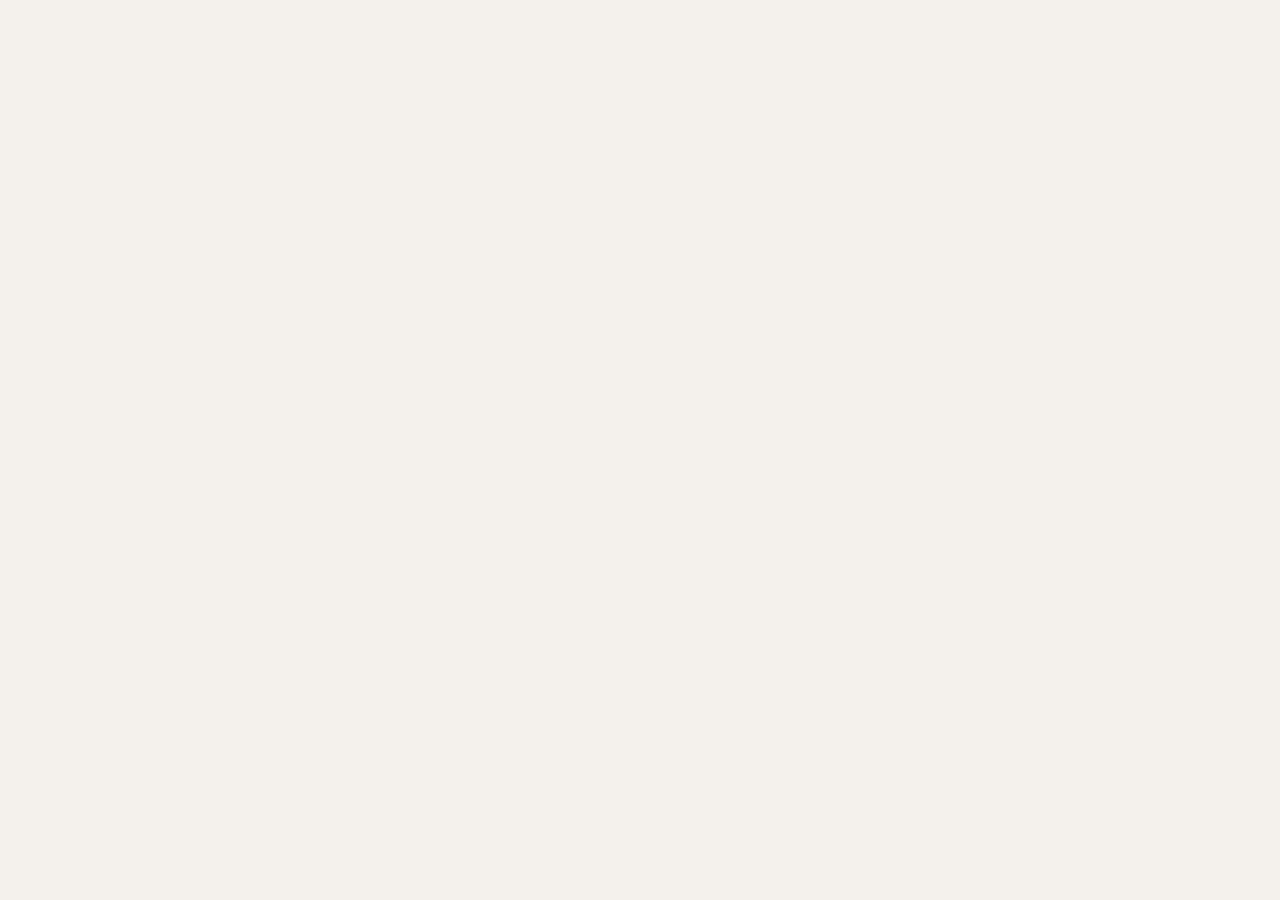
==== index.html @ 5502aecd "Standardise splash screen font sizes" ====
<!DOCTYPE html>
<html lang="en">
<head>
<meta charset="UTF-8"/>
<meta name="viewport" content="width=device-width, initial-scale=1.0"/>
<title>Skinnervation — Index of Cutaneous Innervation</title>
<link rel="stylesheet" href="css/skin.css"/>
<style>
  #app { display: flex; flex-direction: column; flex: 1; }

  /* ── Hero image ── */
  .hero-img-wrap {
    display: flex; justify-content: center;
    padding: 48px 24px 12px;
    background: var(--bg);
  }
  .hero-logo {
    width: 100%;
    max-width: 560px;
    height: auto;
    display: block;
  }

  /* ── About strip ── */
  .intro-wrap {
    padding: 4px 24px 40px;
    display: flex; flex-direction: column; align-items: center;
    text-align: center; gap: 18px;
    background: var(--bg);
    max-width: 640px; margin: 0 auto; width: 100%;
  }
  .intro-text {
    font-size: .82rem; color: #5a5040; line-height: 1.85; margin: 0;
  }
  .intro-choose {
    font-family: 'Libre Baskerville', serif;
    font-size: .88rem; font-style: italic; color: var(--muted);
    margin: 0;
  }
  .intro-choices {
    display: flex; align-items: flex-start; gap: 20px;
    flex-wrap: wrap; justify-content: center; width: 100%;
  }
  .choice-card {
    background: var(--panel); border: 1.5px solid var(--border);
    border-radius: 4px; padding: 20px 24px;
    display: flex; flex-direction: column; gap: 10px;
    flex: 1; min-width: 200px; max-width: 260px; text-align: left;
  }
  .choice-title {
    font-family: 'Libre Baskerville', serif;
    font-size: .82rem; font-weight: 700; color: var(--text);
  }
  .choice-desc {
    font-size: .77rem; color: #5a5040; line-height: 1.7; margin: 0; flex: 1;
  }
  .view-btns {
    display: flex; gap: 10px; margin-top: 6px; justify-content: center;
  }
  .view-btn {
    display: flex; flex-direction: column; align-items: center; justify-content: space-between;
    gap: 8px; padding: 14px 10px 12px;
    width: 100px; min-height: 100px;
    background: var(--bg); border: 1.5px solid var(--border); border-radius: 4px;
    text-decoration: none; color: var(--text);
    transition: border-color .15s, background .15s;
  }
  .view-btn:hover { border-color: var(--accent); background: var(--hover); }
  .view-btn svg { width: auto; height: 56px; }
  .view-btn span {
    font-family: 'Libre Baskerville', serif; font-size: .63rem;
    color: var(--text); text-align: center; line-height: 1.3;
    font-variant: small-caps; letter-spacing: .04em;
  }
  .choice-right {
    display: flex; align-items: center; gap: 20px;
  }
  .choice-divider {
    font-family: 'Libre Baskerville', serif;
    font-size: .88rem; font-style: italic; color: var(--muted);
    flex-shrink: 0;
  }
  .intro-credits {
    font-size: .63rem; color: var(--muted); margin: 0;
  }

  footer a { color: var(--muted); text-decoration: underline; }

  @media (max-width: 600px) {
      .features { margin: 32px auto; }
  }

  @media (max-width: 540px) {
    .intro-choices {
      flex-direction: column;
      align-items: center;
    }
    .choice-right {
      flex-direction: column;
      align-items: center;
    }
    .choice-card {
      max-width: 100%;
      width: 100%;
    }
  }

  /* ── Mobile warning splash ── */
  #mobile-splash {
    display: none;
    position: fixed; inset: 0; z-index: 9999;
    background: rgba(42, 35, 24, 0.45);
    align-items: center; justify-content: center;
    padding: 24px;
  }
  #mobile-splash.visible { display: flex; }
  .mobile-splash-card {
    background: #faf3dc; border: 1.5px solid #e0c96a;
    border-radius: 4px; padding: 22px 20px 18px;
    max-width: 340px; width: 100%;
    display: flex; flex-direction: column; gap: 14px;
  }
  .mobile-splash-top {
    display: flex; align-items: flex-start; gap: 10px;
  }
  .mobile-splash-icon {
    flex-shrink: 0; width: 24px; height: 24px; margin-top: 1px;
  }
  .mobile-splash-text { display: flex; flex-direction: column; gap: 5px; }
  .mobile-splash-text h4 {
    font-family: 'Libre Baskerville', serif;
    font-size: .95rem; font-weight: 700; color: #5a4700; margin: 0;
  }
  .mobile-splash-text p {
    font-size: .85rem; color: #6b5800; line-height: 1.65;
    margin: 0; text-align: left;
  }
  .mobile-splash-ok {
    align-self: flex-end;
    padding: 5px 20px; border-radius: 3px;
    background: #c8a000; border: none; color: #fff;
    font-family: 'Libre Baskerville', serif; font-size: .85rem;
    cursor: pointer; transition: background .13s;
  }
  .mobile-splash-ok:hover { background: #a88600; }

  .donate-nudge {
    display: flex; flex-direction: column; align-items: center; gap: 12px;
    margin-top: 20px;
  }
  .donate-nudge p {
    font-size: .77rem; color: var(--muted); text-align: center; line-height: 1.7; margin: 0;
  }
  .donate-btn { font-size: .68rem; }

  <!-- Favicons -->
  <link rel="icon" href="favicon.ico" sizes="any"/>
  <link rel="icon" type="image/png" sizes="16x16"  href="assets/favicon-16x16.png"/>
  <link rel="icon" type="image/png" sizes="32x32"  href="assets/favicon-32x32.png"/>
  <link rel="icon" type="image/png" sizes="96x96"  href="assets/favicon-96x96.png"/>
  <link rel="apple-touch-icon" sizes="180x180"     href="assets/apple-touch-icon.png"/>
  <link rel="manifest"                              href="site.webmanifest"/>
  <meta name="msapplication-config"               content="browserconfig.xml"/>
  <meta name="theme-color"                        content="#f4f1ec"/>
</head>
<body>
<div id="app">

  <div class="hero-img-wrap">
    <picture>
      <source srcset="assets/skinnervation-logo-hero.webp" type="image/webp"/>
      <img src="assets/skinnervation-logo-hero.png"
           alt="Skinnervation — Index of Cutaneous Innervation"
           class="hero-logo"/>
    </picture>
  </div>

  <div class="intro-wrap">
    <p class="intro-text">
      Skinnervation is a free, open-access reference for the cutaneous innervation
      of the human body. Trace any cutaneous nerve from spinal root to skin,
      explore innervation territories, and search across all regions.
    </p>

    <p class="intro-choose">Choose how to get started:</p>

    <div class="intro-choices">

      <div class="choice-card">
        <div class="choice-title">Nerve index</div>
        <p class="choice-desc">Browse or search the full nerve overview directly.</p>
        <div class="view-btns">
          <a class="view-btn" href="app.html">
            <svg viewBox="0 0 48 48" fill="none" xmlns="http://www.w3.org/2000/svg">
            <!-- Root node -->
            <circle cx="8" cy="24" r="4" fill="#8b1a1a"/>
            <!-- Mid nodes -->
            <circle cx="24" cy="12" r="3.5" fill="#1a6b5a"/>
            <circle cx="24" cy="36" r="3.5" fill="#1a6b5a"/>
            <!-- Terminal nodes -->
            <circle cx="40" cy="8" r="3" fill="#7a4a00"/>
            <circle cx="40" cy="20" r="3" fill="#7a4a00"/>
            <circle cx="40" cy="32" r="3" fill="#7a4a00"/>
            <circle cx="40" cy="42" r="3" fill="#7a4a00"/>
            <!-- Edges -->
            <path d="M12 22 C16 18 18 14 20.5 13" stroke="#c8bfb0" stroke-width="1.5"/>
            <path d="M12 26 C16 30 18 34 20.5 35" stroke="#c8bfb0" stroke-width="1.5"/>
            <path d="M27.5 10.5 C31 9 34 8.5 37 8" stroke="#c8bfb0" stroke-width="1.5"/>
            <path d="M27.5 13 C31 16 34 18 37 19" stroke="#c8bfb0" stroke-width="1.5"/>
            <path d="M27.5 35 C31 33 34 32 37 32" stroke="#c8bfb0" stroke-width="1.5"/>
            <path d="M27.5 37.5 C31 39 34 41 37 42" stroke="#c8bfb0" stroke-width="1.5"/>
          </svg>
            <span>Pathway<br/>view</span>
          </a>
          <a class="view-btn" href="app.html?view=anatomic">
            <svg xmlns="http://www.w3.org/2000/svg" viewBox="0 0 302.805 302.805" role="img" aria-label="Anatomic view">
  <g fill="#5a3a1a" opacity="0.55">
    <path d="M252.719,58.932l-38.85-7.402h0.001c-9.817-1.871-16.943-10.482-16.943-20.477V14.997c0-8.27-6.728-14.997-14.996-14.997h-61.057c-8.269,0-14.996,6.728-14.996,14.997v16.056c0,9.994-7.125,18.605-16.941,20.477l-38.852,7.402C25.829,63.555,8.95,85.607,10.823,110.229l13.596,178.718c0.593,7.771,7.161,13.857,14.954,13.857h224.059c7.795,0,14.362-6.088,14.953-13.858l13.597-178.717C293.854,85.607,276.976,63.555,252.719,58.932z M277.024,109.091l-13.593,178.714l-32.772,0l-7.243-34.654l25.274-110.566c0.923-4.037-1.603-8.06-5.641-8.982c-4.038-0.926-8.06,1.603-8.982,5.641l-25.64,112.165c-0.241,1.054-0.251,2.147-0.03,3.205l6.937,33.192l-127.866,0.002l6.937-33.194c0.221-1.058,0.211-2.151-0.03-3.205l-25.64-112.165c-0.923-4.038-4.941-6.565-8.982-5.641c-4.038,0.923-6.563,4.945-5.641,8.982l25.274,110.566l-7.243,34.656l-32.768,0L25.78,109.091c-1.294-17.003,10.362-32.231,27.112-35.425l38.852-7.402c16.881-3.218,29.134-18.026,29.134-35.211L120.874,15l61.053-0.003v16.056c0,17.186,12.253,31.993,29.135,35.211l38.85,7.402C266.662,76.859,278.318,92.088,277.024,109.091z"/>
    <path d="M151.402,89.462c-3.313,0-6,2.687-6,6v129.945c0,3.313,2.687,6,6,6s6-2.687,6-6V95.462C157.402,92.148,154.716,89.462,151.402,89.462z"/>
  </g>
</svg>
            <span>Anatomic<br/>view</span>
          </a>
        </div>
      </div>

      <div class="choice-right">
        <div class="choice-divider">or</div>
        <div class="choice-card">
          <div class="choice-title">Guide</div>
          <p class="choice-desc">Learn how to navigate and interpret the nerve index.</p>
          <div class="view-btns" style="justify-content:center;">
            <a class="view-btn" href="guide.html">
              <svg xmlns="http://www.w3.org/2000/svg" viewBox="0 0 64 64" role="img" aria-label="Guide">
  <g fill="#5a3a1a">
    <path d="M24.008,32.038L9.541,27.904c-0.527-0.146-1.084,0.155-1.236,0.688c-0.151,0.53,0.156,1.084,0.688,1.236l14.467,4.134C23.551,33.987,23.643,34,23.734,34c0.435,0,0.835-0.286,0.961-0.726C24.847,32.744,24.539,32.19,24.008,32.038z"/>
    <path d="M24.008,39.038L9.541,34.905c-0.527-0.146-1.084,0.155-1.236,0.688c-0.151,0.531,0.156,1.084,0.688,1.236l14.467,4.133C23.551,40.987,23.643,41,23.734,41c0.435,0,0.835-0.286,0.961-0.726C24.847,39.743,24.539,39.19,24.008,39.038z"/>
    <path d="M24.008,25.038L9.541,20.904c-0.527-0.146-1.084,0.155-1.236,0.688c-0.151,0.53,0.156,1.084,0.688,1.236l14.467,4.134C23.551,26.987,23.643,27,23.734,27c0.435,0,0.835-0.286,0.961-0.726C24.847,25.744,24.539,25.19,24.008,25.038z"/>
    <path d="M24.008,18.038L9.541,13.904c-0.527-0.146-1.084,0.155-1.236,0.688c-0.151,0.53,0.156,1.084,0.688,1.236l14.467,4.134C23.551,19.987,23.643,20,23.734,20c0.435,0,0.835-0.286,0.961-0.726C24.847,18.744,24.539,18.19,24.008,18.038z"/>
    <path d="M39.963,33.962c0.092,0,0.184-0.013,0.275-0.038l14.467-4.134c0.531-0.152,0.839-0.706,0.688-1.236c-0.152-0.532-0.708-0.832-1.236-0.688L39.689,32c-0.531,0.152-0.839,0.706-0.688,1.236C39.128,33.676,39.528,33.962,39.963,33.962z"/>
    <path d="M54.459,34.905l-14.467,4.133c-0.531,0.152-0.839,0.705-0.688,1.236C39.431,40.714,39.831,41,40.266,41c0.092,0,0.184-0.013,0.275-0.038l14.467-4.133c0.531-0.152,0.839-0.705,0.688-1.236C55.543,35.061,54.987,34.761,54.459,34.905z"/>
    <path d="M54.459,20.904l-14.467,4.134c-0.531,0.152-0.839,0.706-0.688,1.236C39.431,26.714,39.831,27,40.266,27c0.092,0,0.184-0.013,0.275-0.038l14.467-4.134c0.531-0.152,0.839-0.706,0.688-1.236C55.543,21.06,54.987,20.758,54.459,20.904z"/>
    <path d="M54.459,13.904l-14.467,4.134c-0.531,0.152-0.839,0.706-0.688,1.236C39.431,19.714,39.831,20,40.266,20c0.092,0,0.184-0.013,0.275-0.038l14.467-4.134c0.531-0.152,0.839-0.706,0.688-1.236C55.543,14.06,54.987,13.76,54.459,13.904z"/>
    <path d="M63.219,0.414c-0.354-0.271-0.784-0.413-1.221-0.413c-0.172,0-0.345,0.022-0.514,0.066L32,7.93L2.516,0.067c-0.17-0.045-0.343-0.066-0.515-0.066c-0.437,0-0.866,0.142-1.22,0.413C0.289,0.793,0,1.379,0,2v49.999c0,0.906,0.609,1.699,1.484,1.933l25.873,6.899C28.089,62.685,29.887,64,32,64s3.911-1.315,4.643-3.169l25.873-6.899C63.391,53.698,64,52.905,64,51.999V2C64,1.379,63.711,0.793,63.219,0.414z M32,54c0.173,0,0.347-0.022,0.516-0.067L62,46.07v1.954l-30,7.941L2,48.024V46.07l29.484,7.862C31.653,53.978,31.827,54,32,54z M1.998,2.001c0,0,0.001,0,0.003,0V2L31,9.733v42L2,44L1.998,2.001z M34.979,59.205c-0.079,1.143-0.785,2.111-1.788,2.546l-0.676,0.181c-0.169,0.045-0.343,0.067-0.516,0.067s-0.347-0.022-0.516-0.067l-0.676-0.181c-1.003-0.435-1.709-1.403-1.788-2.546L2,51.999v-1.906l29.744,7.874C31.828,57.989,31.914,58,32,58s0.172-0.011,0.256-0.033L62,50.093v1.906L34.979,59.205z M33,51.733v-42L62,2v42L33,51.733z"/>
  </g>
</svg>
              <span>Read the<br/>guide</span>
            </a>
          </div>
        </div>
      </div>

    </div>

    <div class="donate-nudge">
      <p>Skinnervation is free and open-access.<br/>If you find it useful, consider supporting the project.</p>
      <a class="skin-btn-ghost donate-btn"
         href="https://buymeacoffee.com/skinnervation" target="_blank" rel="noopener">
        &#9749;&nbsp;Buy us a coffee
      </a>
    </div>

  </div>

  </div>



  

</div>
<div id="mobile-splash">
  <div class="mobile-splash-card">
    <div class="mobile-splash-top">
      <svg class="mobile-splash-icon" viewBox="0 0 24 24" fill="none"
           stroke="#c8a000" stroke-width="2" stroke-linecap="round" stroke-linejoin="round">
        <path d="M10.29 3.86L1.82 18a2 2 0 0 0 1.71 3h16.94a2 2 0 0 0 1.71-3L13.71 3.86a2 2 0 0 0-3.42 0z"/>
        <line x1="12" y1="9" x2="12" y2="13"/>
        <line x1="12" y1="17" x2="12.01" y2="17"/>
      </svg>
      <div class="mobile-splash-text">
        <h4>Welcome to Skinnervation</h4>
        <p>It looks like you are visiting from a device with a small screen.</p>
        <p>While Skinnervation can be used on a mobile device, a tablet or desktop will give you a better experience navigating the nerve index.</p>
      </div>
    </div>
    <button class="mobile-splash-ok" onclick="sessionStorage.setItem('splashSeen','1');document.getElementById('mobile-splash').classList.remove('visible')">Ok</button>
  </div>
</div>
<script>
  if(window.innerWidth <= 640 && !sessionStorage.getItem('splashSeen')){
    document.getElementById('mobile-splash').classList.add('visible');
  }
</script>
<script src="js/nav.js"></script>
<script src="js/footer.js"></script>
</body>
</html>
---- css/skin.css ----
@import url('https://fonts.googleapis.com/css2?family=Source+Code+Pro:wght@400;500&family=Libre+Baskerville:ital,wght@0,400;0,700;1,400&display=swap');

*, *::before, *::after { box-sizing: border-box; margin: 0; padding: 0; }

:root {
  --bg:     #f4f1ec;
  --panel:  #eae6de;
  --border: #c8bfb0;
  --text:   #2a2318;
  --muted:  #7a6f62;
  --hover:  #ddd7cd;
  --accent: #5a3a1a;
}

html { height: 100%; scrollbar-gutter: stable; }
body {
  min-height: 100vh;
  display: flex; flex-direction: column;
  background: var(--bg); color: var(--text);
  font-family: 'Source Code Pro', monospace;
}

/* ── Shared nav ── */
#skin-nav {
  flex-shrink: 0;
  background: var(--panel);
  border-bottom: 1.5px solid var(--border);
  height: 44px;
  display: flex;
  align-items: stretch;
}
#skin-nav-inner {
  display: flex;
  align-items: stretch;
  gap: 0;
  width: 100%;
  max-width: 720px;
  margin: 0 auto;
  padding: 0 24px;
}
#skin-nav .nav-brand {
  display: flex; align-items: center;
  padding-right: 22px; border-right: 1px solid var(--border);
  margin-right: 14px; text-decoration: none;
  flex-shrink: 0;
}
#skin-nav .nav-brand svg {
  height: 30px; width: auto; display: block;
}
#skin-nav a.nav-link {
  display: flex; align-items: center;
  padding: 0 13px;
  font-family: 'Libre Baskerville', serif;
  font-size: .70rem; color: var(--muted);
  text-decoration: none; border-bottom: 2px solid transparent;
  transition: color .13s, border-color .13s;
}
#skin-nav a.nav-link:hover { color: var(--text); }
#skin-nav a.nav-link.active {
  color: var(--text); border-bottom-color: var(--accent);
}

/* ── Shared card ── */
.skin-card {
  background: var(--panel); border: 1.5px solid var(--border);
  border-radius: 4px; padding: 36px 40px 30px;
}

/* ── Shared prose ── */
.skin-prose p {
  font-size: .80rem; color: #5a5040; line-height: 1.75; margin: 0 0 10px;
}
.skin-prose h3 {
  font-family: 'Libre Baskerville', serif;
  font-size: .88rem; font-weight: 700; color: var(--text);
  margin: 22px 0 8px;
}
.skin-prose hr {
  border: none; border-top: 1px solid #ddd8ce; margin: 22px 0;
}

/* ── Shared button styles ── */
.skin-btn {
  display: inline-flex; align-items: center; gap: 6px;
  padding: 7px 18px;
  background: var(--accent); color: #fff;
  border: 1px solid var(--accent); border-radius: 3px;
  font-family: 'Libre Baskerville', serif; font-size: .70rem;
  text-decoration: none; cursor: pointer;
  transition: background .13s, border-color .13s;
}
.skin-btn:hover { background: #7a5030; border-color: #7a5030; }
.skin-btn-ghost {
  display: inline-flex; align-items: center; gap: 6px;
  padding: 6px 14px; background: #fff; color: #5a5040;
  border: 1px solid var(--border); border-radius: 3px;
  font-family: 'Libre Baskerville', serif; font-size: .68rem;
  text-decoration: none; cursor: pointer;
  transition: border-color .13s, color .13s;
}
.skin-btn-ghost:hover { border-color: #9a9080; color: var(--text); }

/* ── Credits block ── */
.skin-credits {
  border-top: 1px solid #ddd8ce;
  padding-top: 14px; margin-top: 22px;
}
.skin-credits p {
  margin: 0; font-size: .66rem; color: #5a5040; line-height: 1.75;
}
.skin-credits a { color: var(--accent); text-decoration: underline; }
.skin-credits a:hover { color: #7a5030; }

/* ── Shared footer ── */
#skin-footer {
  flex-shrink: 0;
  border-top: 1px solid var(--border);
  padding: 8px 18px;
  display: flex; justify-content: space-between; align-items: center;
  flex-wrap: wrap; gap: 6px;
  font-size: .60rem; color: var(--muted);
  background: var(--panel);
}
#skin-footer a { color: var(--muted); text-decoration: underline; }
#skin-footer a:hover { color: var(--text); }
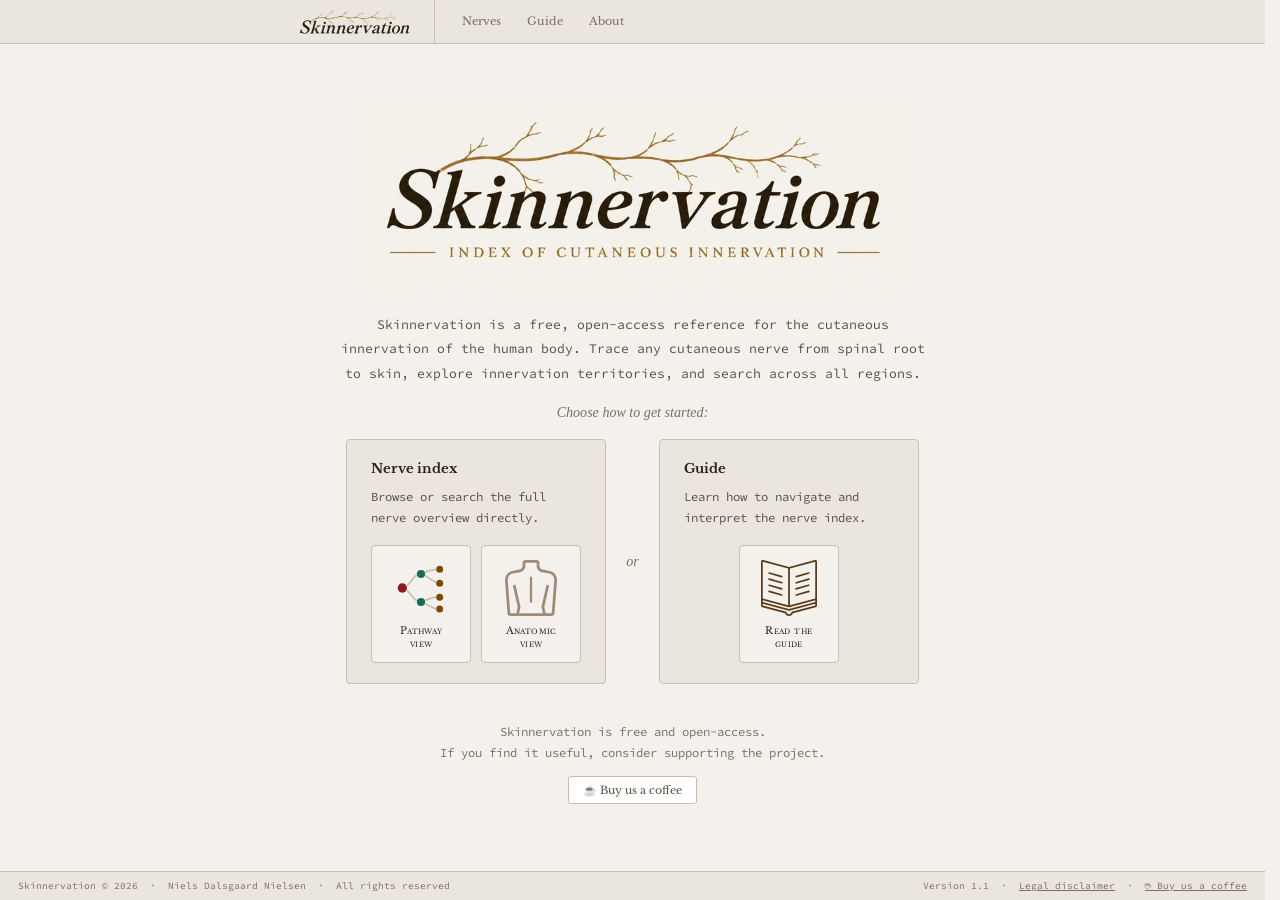
==== commit a9e35932: "Restore missing </style> tag, fix splash font sizes" ====
--- a/index.html
+++ b/index.html
@@ -162,6 +162,7 @@
   <link rel="manifest"                              href="site.webmanifest"/>
   <meta name="msapplication-config"               content="browserconfig.xml"/>
   <meta name="theme-color"                        content="#f4f1ec"/>
+</style>
 </head>
 <body>
 <div id="app">
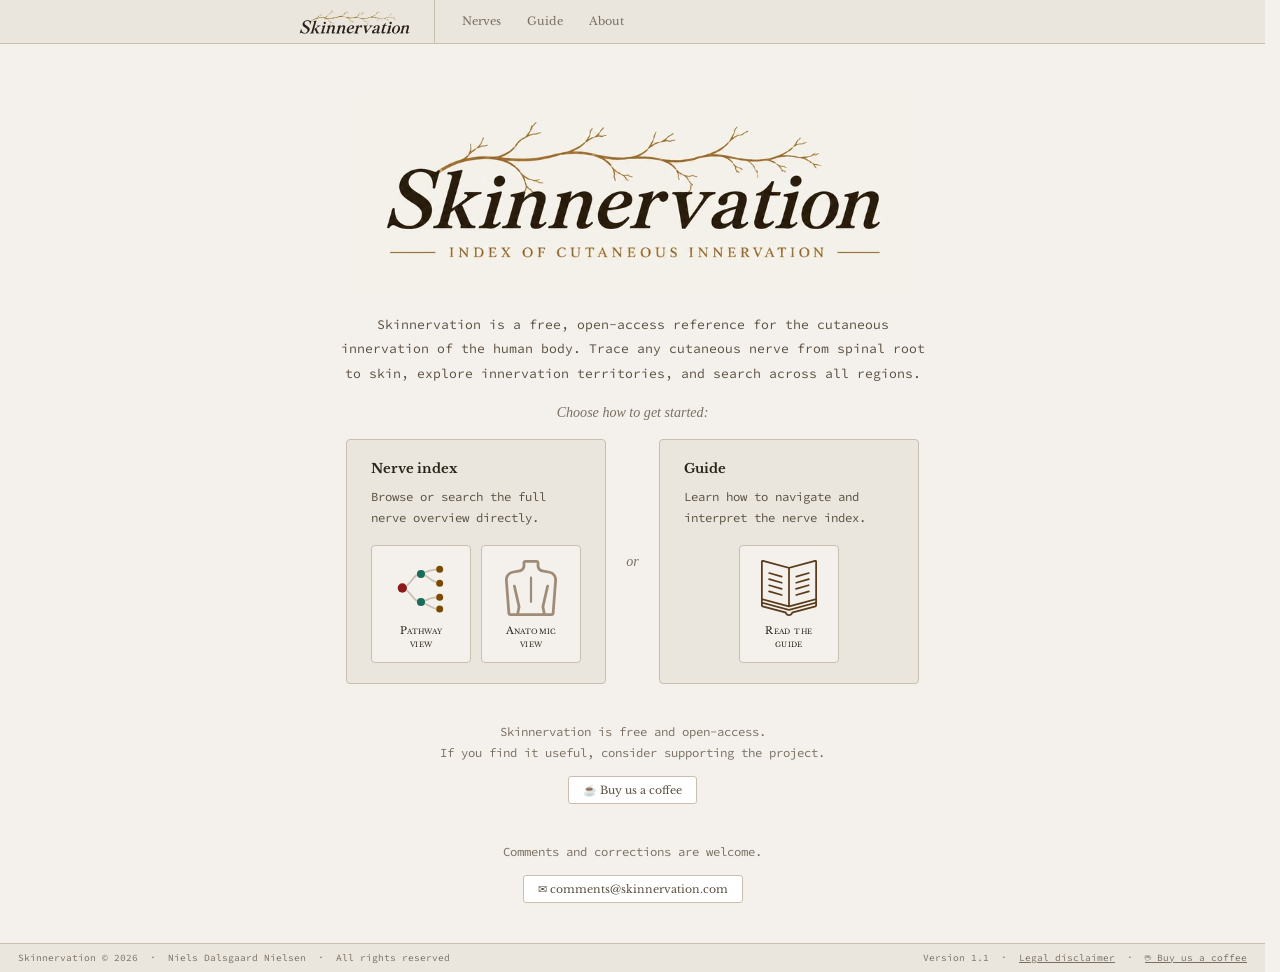
==== commit f3124527: "Add contact section with email button below donations" ====
--- a/index.html
+++ b/index.html
@@ -120,21 +120,21 @@
     max-width: 340px; width: 100%;
     display: flex; flex-direction: column; gap: 14px;
   }
-  .mobile-splash-top {
-    display: flex; align-items: flex-start; gap: 10px;
-  }
+  .mobile-splash-body { overflow: hidden; }
   .mobile-splash-icon {
-    flex-shrink: 0; width: 24px; height: 24px; margin-top: 1px;
-  }
-  .mobile-splash-text { display: flex; flex-direction: column; gap: 5px; }
-  .mobile-splash-text h4 {
+    float: right; width: 56px; height: 56px;
+    margin: 0 0 8px 12px;
+  }
+  .mobile-splash-body h4 {
     font-family: 'Libre Baskerville', serif;
-    font-size: .95rem; font-weight: 700; color: #5a4700; margin: 0;
-  }
-  .mobile-splash-text p {
+    font-size: .95rem; font-weight: 700; color: #5a4700;
+    margin: 0 0 14px;
+  }
+  .mobile-splash-body p {
     font-size: .85rem; color: #6b5800; line-height: 1.65;
-    margin: 0; text-align: left;
-  }
+    margin: 0 0 8px; text-align: left;
+  }
+  .mobile-splash-body p:last-child { margin-bottom: 0; }
   .mobile-splash-ok {
     align-self: flex-end;
     padding: 5px 20px; border-radius: 3px;
@@ -261,6 +261,14 @@
       </a>
     </div>
 
+    <div class="donate-nudge">
+      <p>Comments and corrections are welcome.</p>
+      <a class="skin-btn-ghost donate-btn"
+         href="mailto:comments@skinnervation.com">
+        ✉&nbsp;comments@skinnervation.com
+      </a>
+    </div>
+
   </div>
 
   </div>
@@ -272,18 +280,16 @@
 </div>
 <div id="mobile-splash">
   <div class="mobile-splash-card">
-    <div class="mobile-splash-top">
+    <div class="mobile-splash-body">
       <svg class="mobile-splash-icon" viewBox="0 0 24 24" fill="none"
            stroke="#c8a000" stroke-width="2" stroke-linecap="round" stroke-linejoin="round">
         <path d="M10.29 3.86L1.82 18a2 2 0 0 0 1.71 3h16.94a2 2 0 0 0 1.71-3L13.71 3.86a2 2 0 0 0-3.42 0z"/>
         <line x1="12" y1="9" x2="12" y2="13"/>
         <line x1="12" y1="17" x2="12.01" y2="17"/>
       </svg>
-      <div class="mobile-splash-text">
-        <h4>Welcome to Skinnervation</h4>
-        <p>It looks like you are visiting from a device with a small screen.</p>
-        <p>While Skinnervation can be used on a mobile device, a tablet or desktop will give you a better experience navigating the nerve index.</p>
-      </div>
+      <h4>Welcome to Skinnervation</h4>
+      <p>It looks like you are visiting from a device with a small screen.</p>
+      <p>While Skinnervation can be used on a mobile device, a tablet or desktop will give you a better experience navigating the nerve index.</p>
     </div>
     <button class="mobile-splash-ok" onclick="sessionStorage.setItem('splashSeen','1');document.getElementById('mobile-splash').classList.remove('visible')">Ok</button>
   </div>
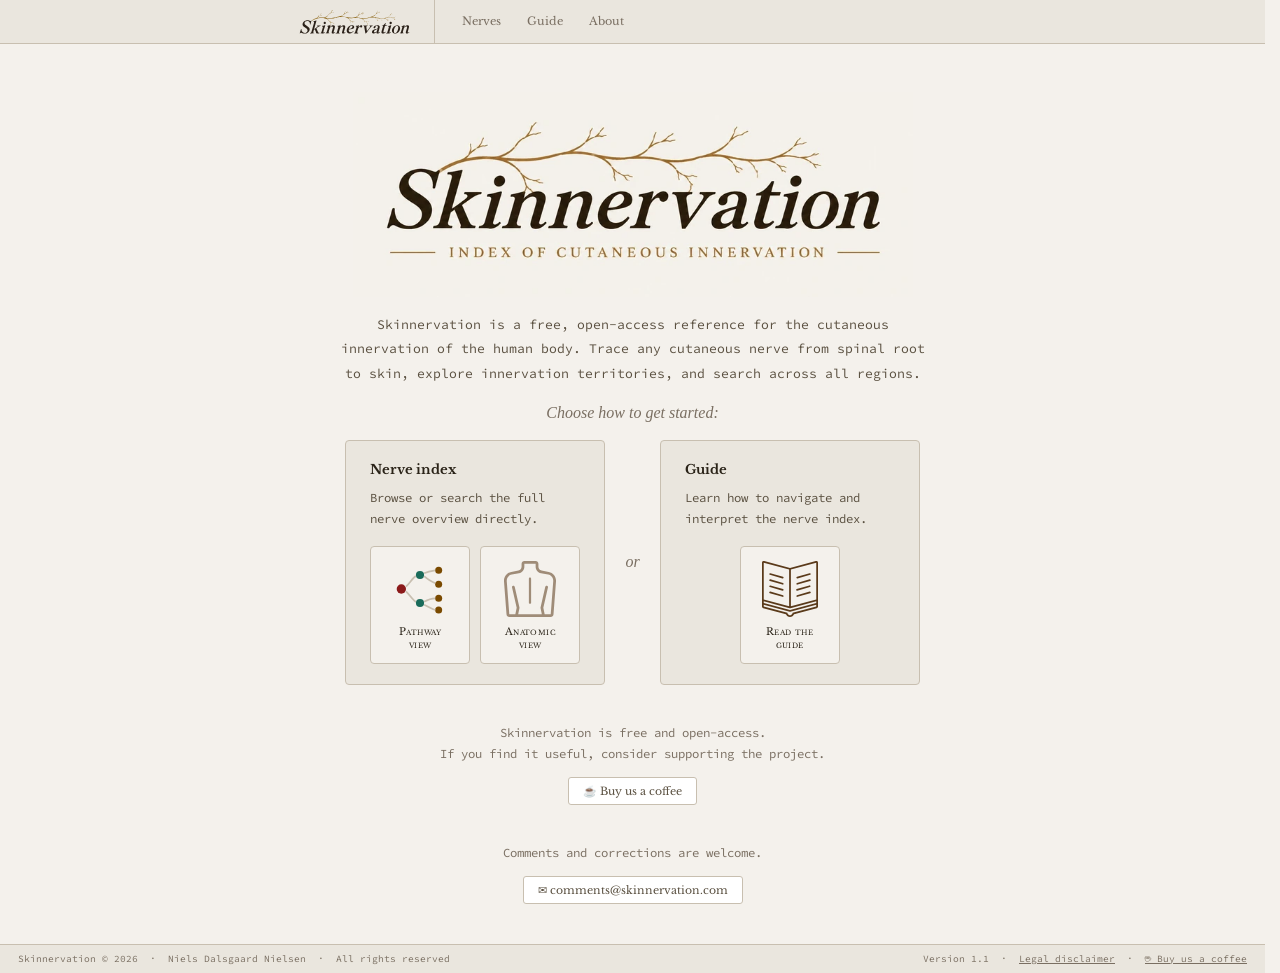
==== commit 29462959: "Increase 'Choose...' and 'or' font size to 1.0rem" ====
--- a/index.html
+++ b/index.html
@@ -34,7 +34,7 @@
   }
   .intro-choose {
     font-family: 'Libre Baskerville', serif;
-    font-size: .88rem; font-style: italic; color: var(--muted);
+    font-size: 1.0rem; font-style: italic; color: var(--muted);
     margin: 0;
   }
   .intro-choices {
@@ -77,7 +77,7 @@
   }
   .choice-divider {
     font-family: 'Libre Baskerville', serif;
-    font-size: .88rem; font-style: italic; color: var(--muted);
+    font-size: 1.0rem; font-style: italic; color: var(--muted);
     flex-shrink: 0;
   }
   .intro-credits {
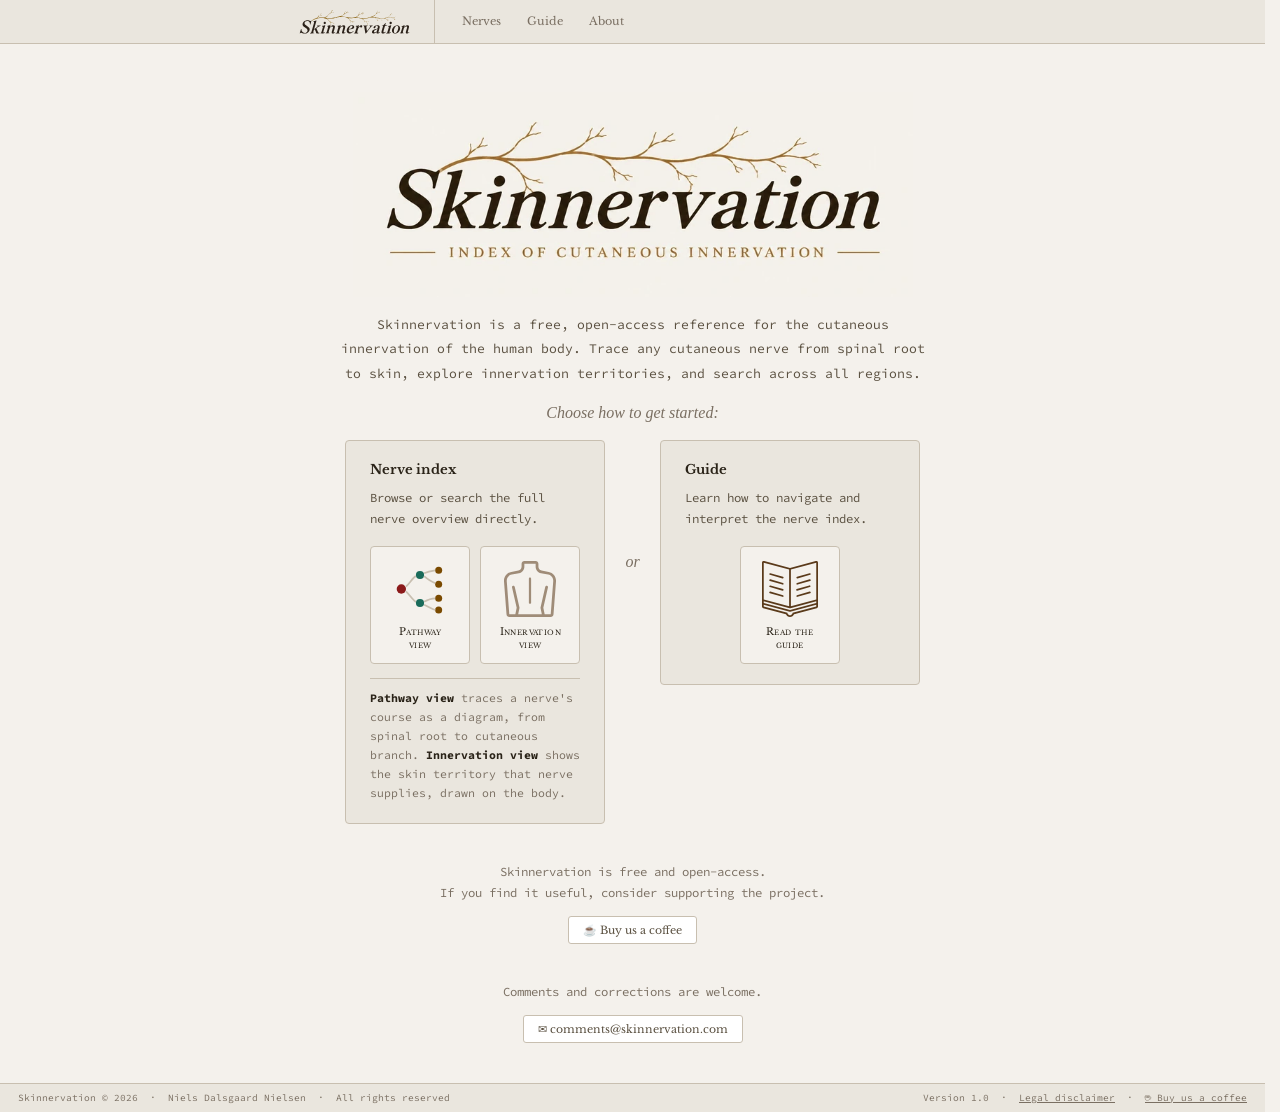
==== commit 45f1edde: "Rename 'Anatomic view' button to 'Innervation view'; add a short intro note at the bottom of the Ner" ====
--- a/index.html
+++ b/index.html
@@ -54,6 +54,11 @@
   .choice-desc {
     font-size: .77rem; color: #5a5040; line-height: 1.7; margin: 0; flex: 1;
   }
+.choice-note {
+    font-size: .72rem; color: var(--muted); line-height: 1.65; margin: 4px 0 0;
+    padding-top: 10px; border-top: 1px solid var(--border);
+  }
+.choice-note b { color: var(--text); font-weight: 700; }
   .view-btns {
     display: flex; gap: 10px; margin-top: 6px; justify-content: center;
   }
@@ -214,15 +219,20 @@
             <span>Pathway<br/>view</span>
           </a>
           <a class="view-btn" href="app.html?view=anatomic">
-            <svg xmlns="http://www.w3.org/2000/svg" viewBox="0 0 302.805 302.805" role="img" aria-label="Anatomic view">
+            <svg xmlns="http://www.w3.org/2000/svg" viewBox="0 0 302.805 302.805" role="img" aria-label="Innervation view">
   <g fill="#5a3a1a" opacity="0.55">
     <path d="M252.719,58.932l-38.85-7.402h0.001c-9.817-1.871-16.943-10.482-16.943-20.477V14.997c0-8.27-6.728-14.997-14.996-14.997h-61.057c-8.269,0-14.996,6.728-14.996,14.997v16.056c0,9.994-7.125,18.605-16.941,20.477l-38.852,7.402C25.829,63.555,8.95,85.607,10.823,110.229l13.596,178.718c0.593,7.771,7.161,13.857,14.954,13.857h224.059c7.795,0,14.362-6.088,14.953-13.858l13.597-178.717C293.854,85.607,276.976,63.555,252.719,58.932z M277.024,109.091l-13.593,178.714l-32.772,0l-7.243-34.654l25.274-110.566c0.923-4.037-1.603-8.06-5.641-8.982c-4.038-0.926-8.06,1.603-8.982,5.641l-25.64,112.165c-0.241,1.054-0.251,2.147-0.03,3.205l6.937,33.192l-127.866,0.002l6.937-33.194c0.221-1.058,0.211-2.151-0.03-3.205l-25.64-112.165c-0.923-4.038-4.941-6.565-8.982-5.641c-4.038,0.923-6.563,4.945-5.641,8.982l25.274,110.566l-7.243,34.656l-32.768,0L25.78,109.091c-1.294-17.003,10.362-32.231,27.112-35.425l38.852-7.402c16.881-3.218,29.134-18.026,29.134-35.211L120.874,15l61.053-0.003v16.056c0,17.186,12.253,31.993,29.135,35.211l38.85,7.402C266.662,76.859,278.318,92.088,277.024,109.091z"/>
     <path d="M151.402,89.462c-3.313,0-6,2.687-6,6v129.945c0,3.313,2.687,6,6,6s6-2.687,6-6V95.462C157.402,92.148,154.716,89.462,151.402,89.462z"/>
   </g>
 </svg>
-            <span>Anatomic<br/>view</span>
+            <span>Innervation<br/>view</span>
           </a>
         </div>
+        <p class="choice-note">
+          <b>Pathway view</b> traces a nerve's course as a diagram, from spinal root to
+          cutaneous branch. <b>Innervation view</b> shows the skin territory that nerve
+          supplies, drawn on the body.
+        </p>
       </div>
 
       <div class="choice-right">
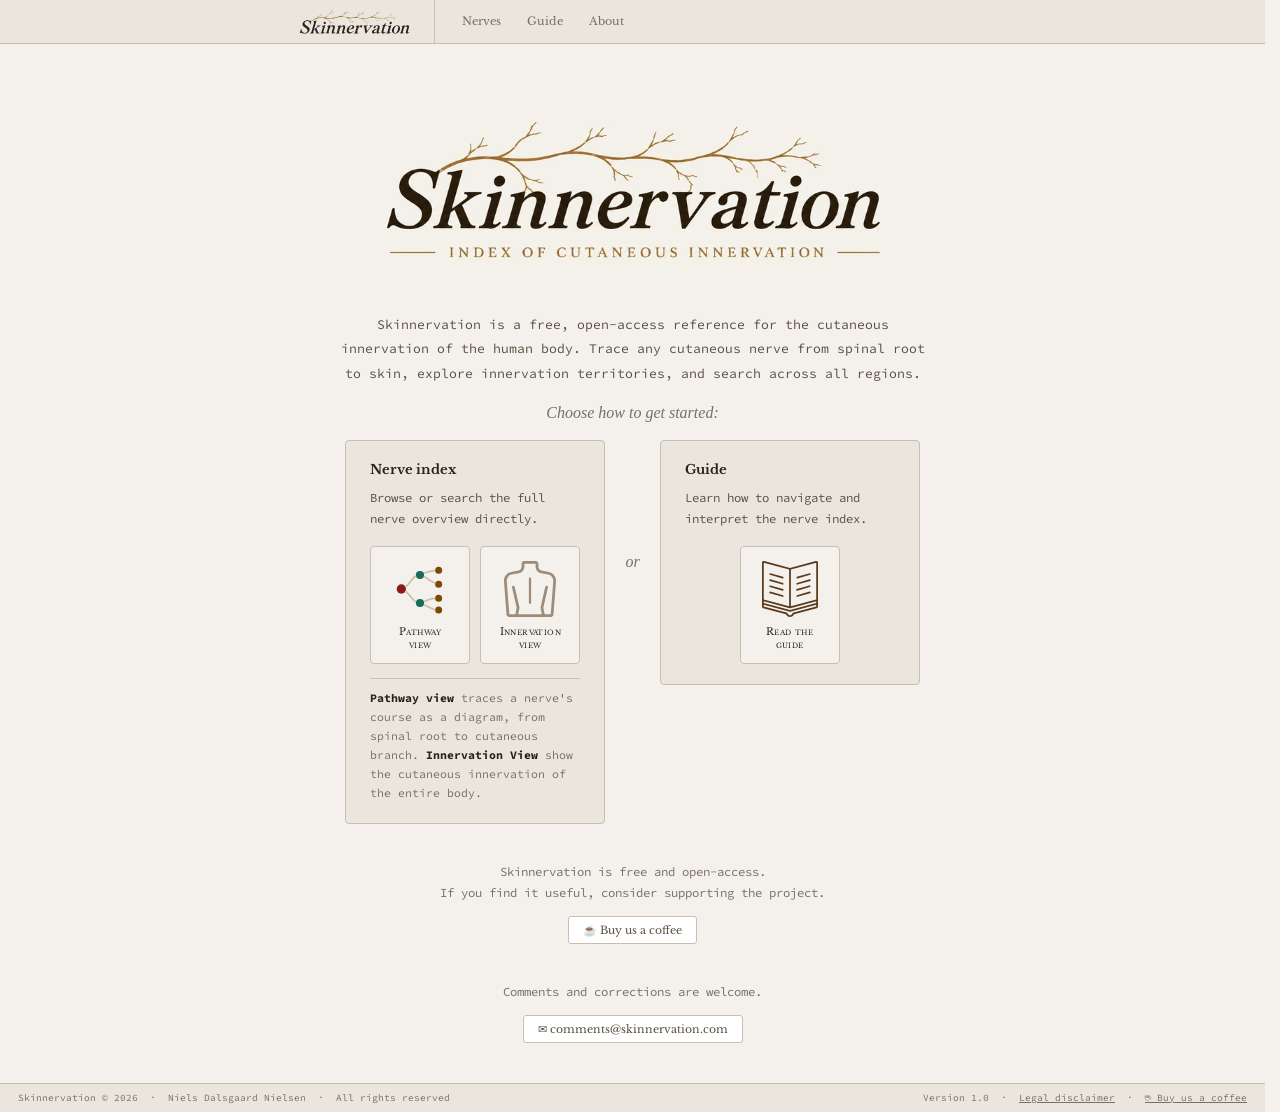
==== commit 32d15d65: "Update Innervation View description text on the homepage" ====
--- a/index.html
+++ b/index.html
@@ -230,8 +230,8 @@
         </div>
         <p class="choice-note">
           <b>Pathway view</b> traces a nerve's course as a diagram, from spinal root to
-          cutaneous branch. <b>Innervation view</b> shows the skin territory that nerve
-          supplies, drawn on the body.
+          cutaneous branch. <b>Innervation View</b> show the cutaneous innervation of the
+          entire body.
         </p>
       </div>
 
